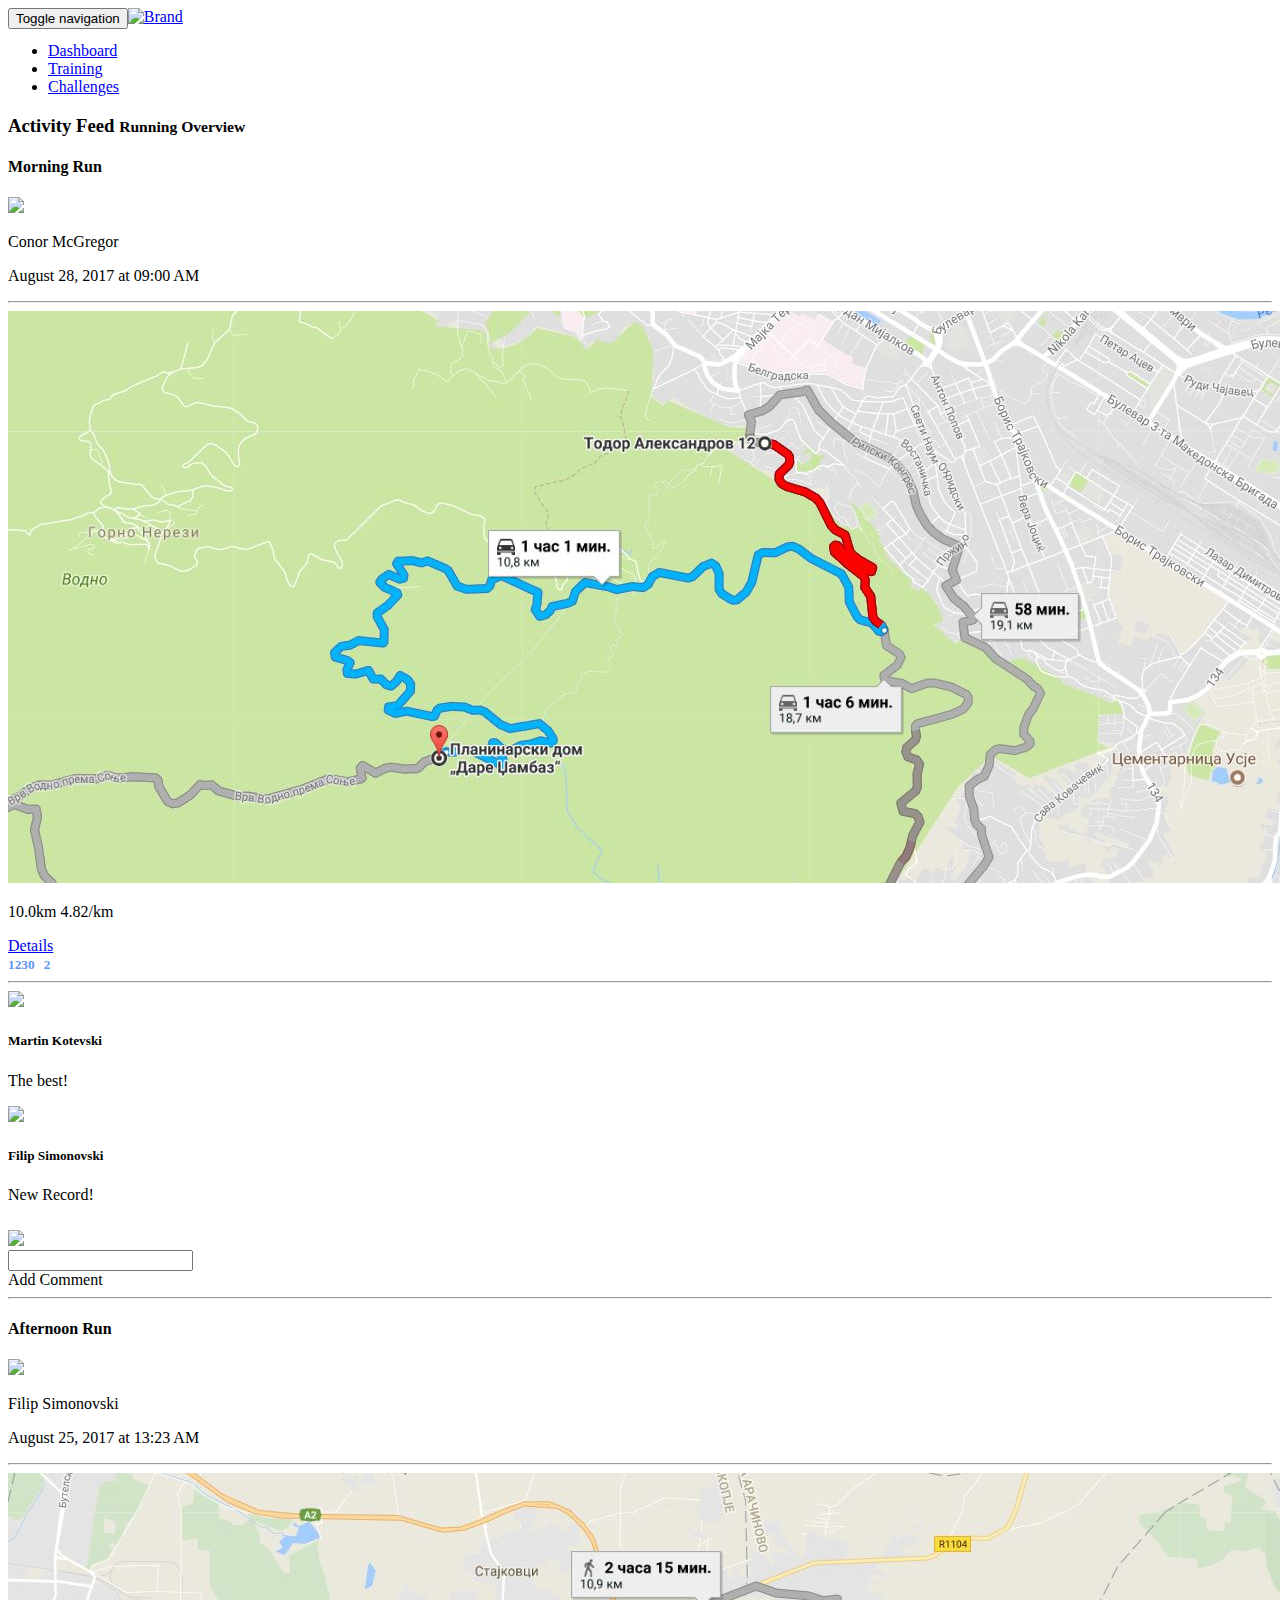
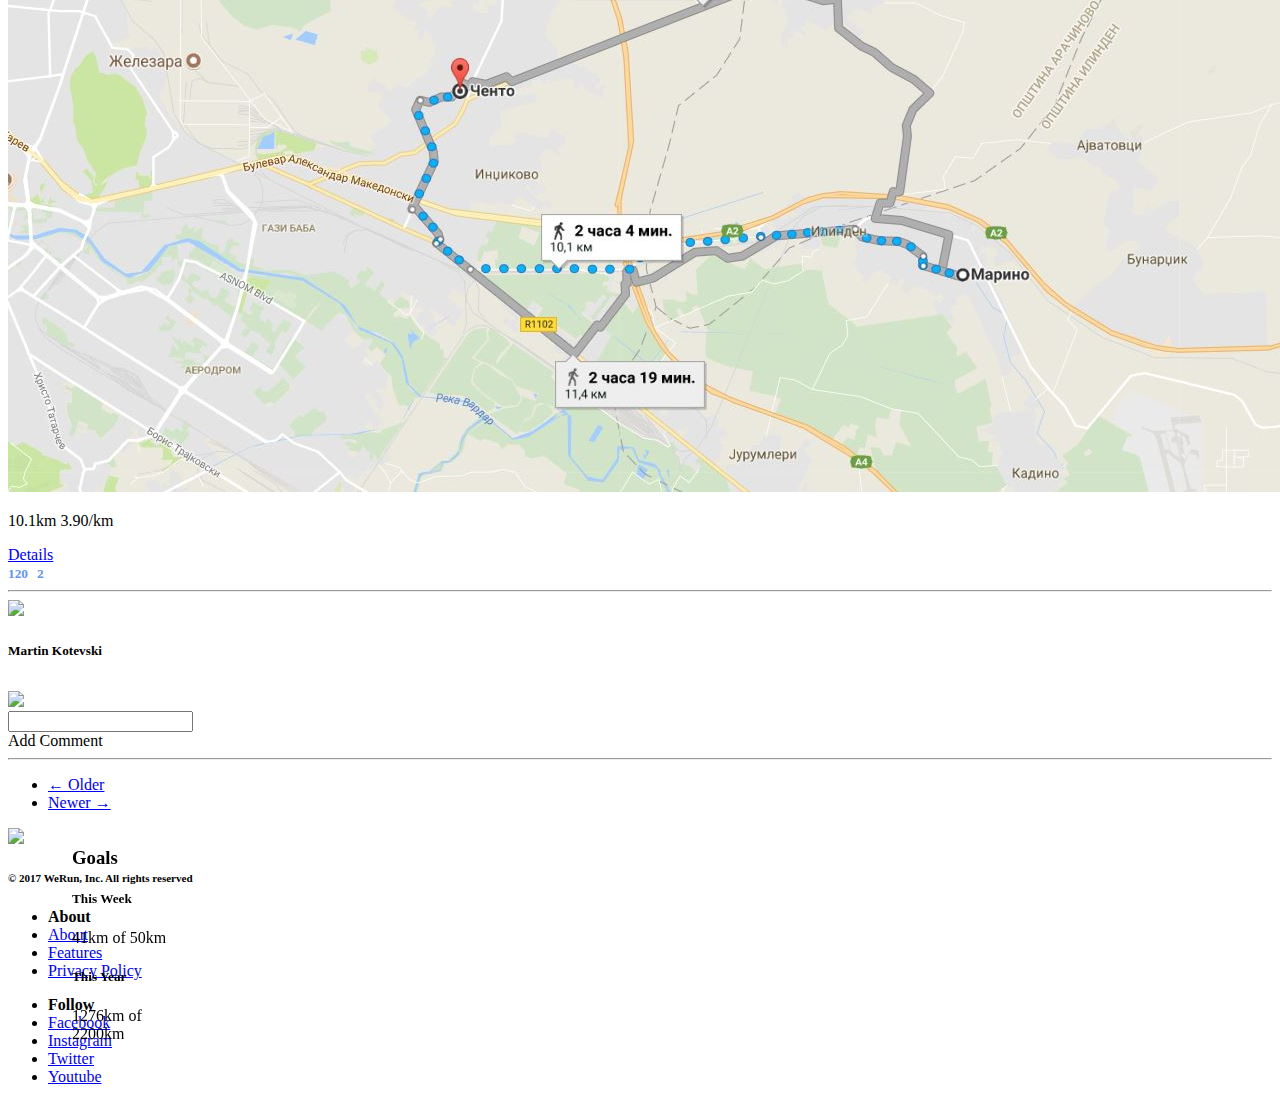
==== dashboard.html @ 49f52b23 "'pictures_added'" ====
<!DOCTYPE html>
<html lang="en">
<head>
    <meta charset="utf-8">
    <meta http-equiv="X-UA-Compatible" content="IE=edge">
    <meta name="viewport" content="width=device-width, initial-scale=1">
    <meta name="description" content="">
    <meta name="author" content="">

    <title>Dashboard</title>

    <!-- Bootstrap Core CSS -->
    <link href="css/bootstrap.css" rel="stylesheet">
    <!--<link href="css/bootstrap.min.css" rel="stylesheet">-->

    <!-- Fonts -->
    <link href="fonts/css/font-awesome.min.css" rel="stylesheet" type="text/css">
    <link href="http://fonts.googleapis.com/css?family=Montserrat:400,700" rel="stylesheet" type="text/css">
    <link href="http://fonts.googleapis.com/css?family=Lato:400,700,400italic,700italic" rel="stylesheet"
          type="text/css">

    <!-- Custom CSS -->
    <link href="css/template.css" rel="stylesheet">
    <link href="css/dashboard.css" rel="stylesheet">

    <!-- HTML5 Shim and Respond.js IE8 support of HTML5 elements and media queries -->
    <!-- WARNING: Respond.js doesn't work if you view the page via file:// -->
    <!--[if lt IE 9]>
    <script src="https://oss.maxcdn.com/libs/html5shiv/3.7.0/html5shiv.js"></script>
    <script src="https://oss.maxcdn.com/libs/respond.js/1.4.2/respond.min.js"></script>
    <![endif]-->

</head>

<body>

<!--Navigation Bar-->
<nav class="navbar navbar-default" style="margin-bottom: 0">
    <div class="container">

        <!--Navbar Header-->
        <div class="navbar-header page-scroll">
            <!--Logo-->
            <a class="brand" style="margin: 0; float: none;" href="#" ;>
                <img alt="Brand" src="img/Logomakr_6KKwWi.png" class="logo">
            </a>
            <!--Hamburger button-->
            <button type="button" class="navbar-toggle" data-toggle="collapse" data-target="#bs-navbar-collapse"
                    style="float: left">
                <span class="sr-only">Toggle navigation</span>
                <span class="icon-bar"></span>
                <span class="icon-bar"></span>
                <span class="icon-bar"></span>
            </button>
        </div>

        <!--Navbar Content-->
        <div class="collapse navbar-collapse" id="bs-navbar-collapse">
            <ul class="nav navbar-nav navbar-left">
                <li><a href="dashboard.html">Dashboard</a></li>
                <li><a href="training.html">Training</a></li>
                <li><a href="challenges.html">Challenges</a></li>
            </ul>
        </div>
    </div>
</nav>


<!--Page Content-->
<div class="container">

    <!--Activity Feed-->
    <div class="row">
        <div class="col-xs-8">
            <h3 class="page-header">
                Activity Feed
                <small>Running Overview</small>
            </h3>

            <!-- First Run -->
            <div class="run">
                <h4>
                    Morning Run
                </h4>

                <img src="img/Conor-McGregor-1.png" class="profile_picture img-responsive img-circle">
                <p class="profile_name">Conor McGregor</p>
                <p class="date_time"><span class="glyphicon glyphicon-time"></span> August 28, 2017 at 09:00 AM</p>
                <hr>
                <img class="img-responsive" src="img/conor_run.JPG" alt="">
                <!--<hr>-->
                <p class="description">10.0km 4.82/km</p>
                <div class="row">
                    <div class="col-xs-4"><a class="btn btn-default details" href="#">Details <span
                            class="glyphicon glyphicon-chevron-right"></span></a></div>
                    <div class="col-xs-4 col-xs-offset-4 text-right">
                        <div class="reputation" style="color: cornflowerblue">
                            <small class="fa fa-thumbs-up"></small>
                            <small style="font-weight: bold; margin-right: 5px">1230</small>

                            <small class="fa fa-comments"></small>
                            <small style="font-weight: bold">2</small>
                        </div>
                    </div>

                </div>

                <hr>

                <!-- Comment 1 -->
                <div class="media">
                    <div class="media-left media-top">
                        <img src="img/AAEAAQAAAAkote.jpg" class="media-object profile_picture img-circle">
                    </div>
                    <div class="media-body">
                        <h5 class="media-heading profile_name">Martin Kotevski</h5>
                        <p class="comment">The best!</p>
                    </div>
                </div>

                <!-- Comment 2 -->
                <div class="media">
                    <div class="media-left media-top">
                        <img src="img/pipe.jpg" class="media-object profile_picture img-circle">
                    </div>
                    <div class="media-body">
                        <h5 class="media-heading profile_name">Filip Simonovski</h5>
                        <p class="comment">New Record!</p>
                    </div>
                </div>

                <!--New Comment-->
                <div class="row" style="padding-top: 10px">
                    <div class="col-xs-1 col-xs-offset-1">
                        <img src="img/alek.jpg" class="img-responsive img-circle profile-sm-picture">
                    </div>
                    <div class="col-xs-8">
                        <input type="text" class="form-control" id="form1">
                    </div>
                    <div class="col-xs-2" style="padding: 0">
                        <div class="btn btn-default add_comment1">Add Comment</div>
                    </div>
                </div>

                <hr>
            </div>

            <!-- Second Run -->
            <div class="run">
                <h4>
                    Afternoon Run
                </h4>

                <img src="img/pipe.jpg" class="profile_picture img-responsive img-circle">
                <p class="profile_name">Filip Simonovski</p>
                <p class="date_time"><span class="glyphicon glyphicon-time"></span> August 25, 2017 at 13:23 AM</p>
                <hr>
                <img class="img-responsive" src="img/pipe_run.JPG" alt="">
                <!--<hr>-->
                <p class="description">10.1km 3.90/km</p>
                <div class="row">
                    <div class="col-xs-4"><a class="btn btn-default details" href="#">Details <span
                            class="glyphicon glyphicon-chevron-right"></span></a></div>
                    <div class="col-xs-4 col-xs-offset-4 text-right">
                        <div class="reputation" style="color: cornflowerblue">
                            <small class="fa fa-thumbs-up"></small>
                            <small style="font-weight: bold; margin-right: 5px">120</small>

                            <small class="fa fa-comments"></small>
                            <small style="font-weight: bold">2</small>
                        </div>
                    </div>

                </div>
                <hr>

                <!-- Comment 1 -->
                <div class="media">
                    <div class="media-left media-top">
                        <img src="img/AAEAAQAAAAkote.jpg" class="media-object profile_picture img-circle">
                    </div>
                    <div class="media-body">
                        <h5 class="media-heading profile_name">Martin Kotevski</h5>
                        <p class="comment"></p>
                    </div>
                </div>

                <!--New Comment-->
                <div class="row" style="padding-top: 10px">
                    <div class="col-xs-1 col-xs-offset-1">
                        <img src="img/alek.jpg" class="img-responsive img-circle profile-sm-picture">
                    </div>
                    <div class="col-xs-8">
                        <input type="text" class="form-control" id="form2">
                    </div>
                    <div class="col-xs-2" style="padding: 0">
                        <div class="btn btn-default add_comment2">Add Comment</div>
                    </div>
                </div>

                <hr>
            </div>

            <!-- Pager -->
            <ul class="pager">
                <li class="previous">
                    <a href="#">&larr; Older</a>
                </li>
                <li class="next">
                    <a href="#">Newer &rarr;</a>
                </li>
            </ul>
        </div>

        <!--Goals-->
        <div class="col-xs-offset-6 col-xs-3" style="position: fixed; padding-left: 5%">
            <h3 class="page-header">Goals</h3>
            <div>
                <!--This Week-->
                <h5>This Week</h5>
                <div class="progress">
                    <div class="progress-bar progress-bar-success" role="progressbar" aria-valuenow="82"
                         aria-valuemin="0"
                         aria-valuemax="100"
                         style="width: 82%">
                        41km of 50km
                    </div>
                </div>

                <!--This year-->
                <h5>This Year</h5>
                <div class="progress">
                    <div class="progress-bar progress-bar-warning" role="progressbar" aria-valuenow="58"
                         aria-valuemin="0"
                         aria-valuemax="100"
                         style="width: 58%">
                        1276km of 2200km
                    </div>
                </div>
            </div>
        </div>

    </div>

</div>

<div class="container-fluid footer">
    <div class="container">
        <div class="row">

            <!--Logo and text-->
            <div class="col-xs-4">
                <!--<div class="row">-->
                <div class="col-sm-offset-2 col-sm-8">
                    <img src="img/logotint.png" class="img-responsive">
                </div>
                <!--</div>-->
                <div class="row">
                    <div class="col-xs-12">
                        <h5 class="text-center">
                            <small>© 2017 WeRun, Inc. All rights reserved</small>
                        </h5>
                    </div>
                </div>
            </div>
            <!--About-->
            <div class="col-xs-offset-2 col-xs-2">
                <ul class="list-unstyled">
                    <li><strong>About</strong></li>
                    <li><a href="about.html" class="footerli">About</a></li>
                    <li><a href="features.html" class="footerli">Features</a></li>
                    <li><a href="privacy.html" class="footerli">Privacy Policy</a></li>
                </ul>
            </div>
            <!--Features-->
            <div class="col-xs-offset-2 col-xs-2">
                <ul class="list-unstyled">
                    <li><strong>Follow</strong></li>
                    <li><a href="https://www.facebook.com" target="_blank" class="footerli">Facebook</a></li>
                    <li><a href="https://www.instagram.com" target="_blank" class="footerli">Instagram</a></li>
                    <li><a href="https://www.twitter.com" target="_blank" class="footerli">Twitter</a></li>
                    <li><a href="https://www.youtube.com" target="_blank" class="footerli">Youtube</a></li>
                </ul>
            </div>

        </div>
    </div>
</div>

<!-- jQuery -->
<script src="js/jquery.js"></script>

<!--Custom jQuery-->
<script src="js/dashboard.js"></script>

<!-- Bootstrap Core JavaScript -->
<script src="js/bootstrap.min.js"></script>

</body>
</html>
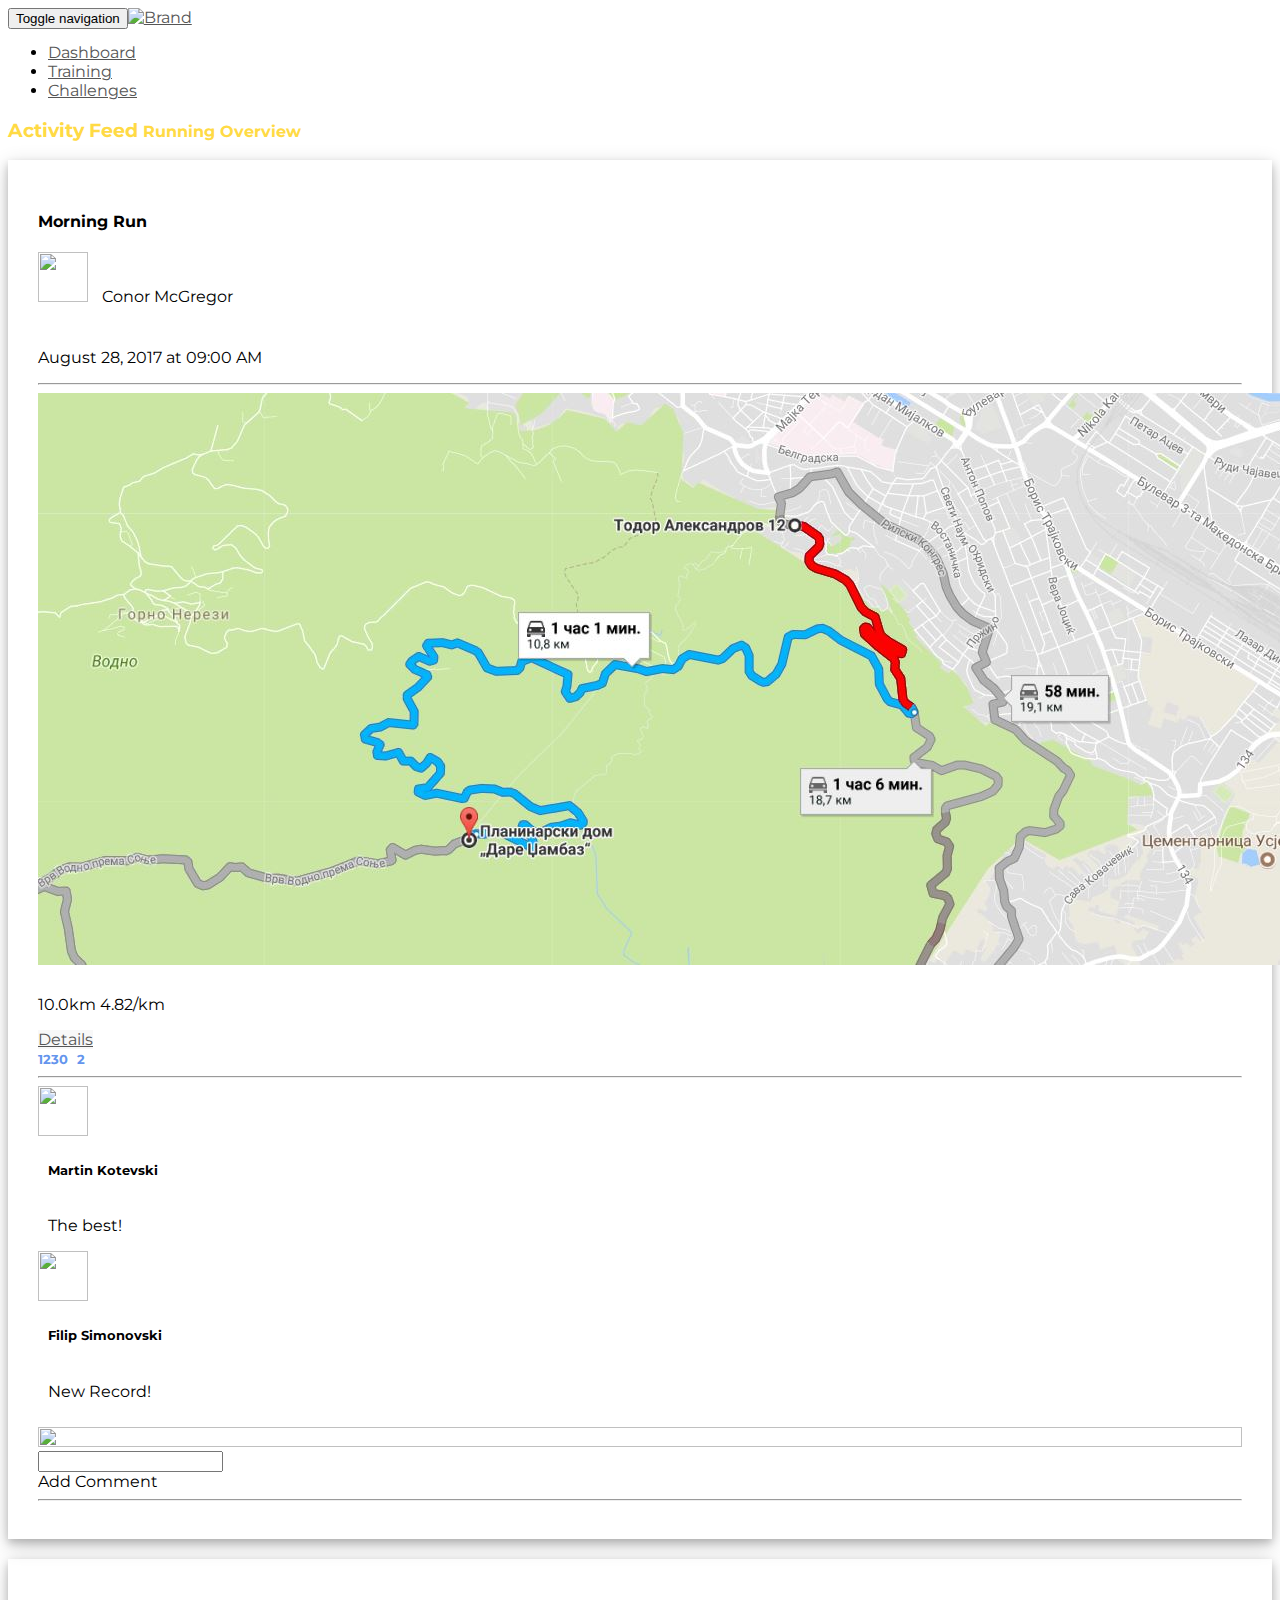
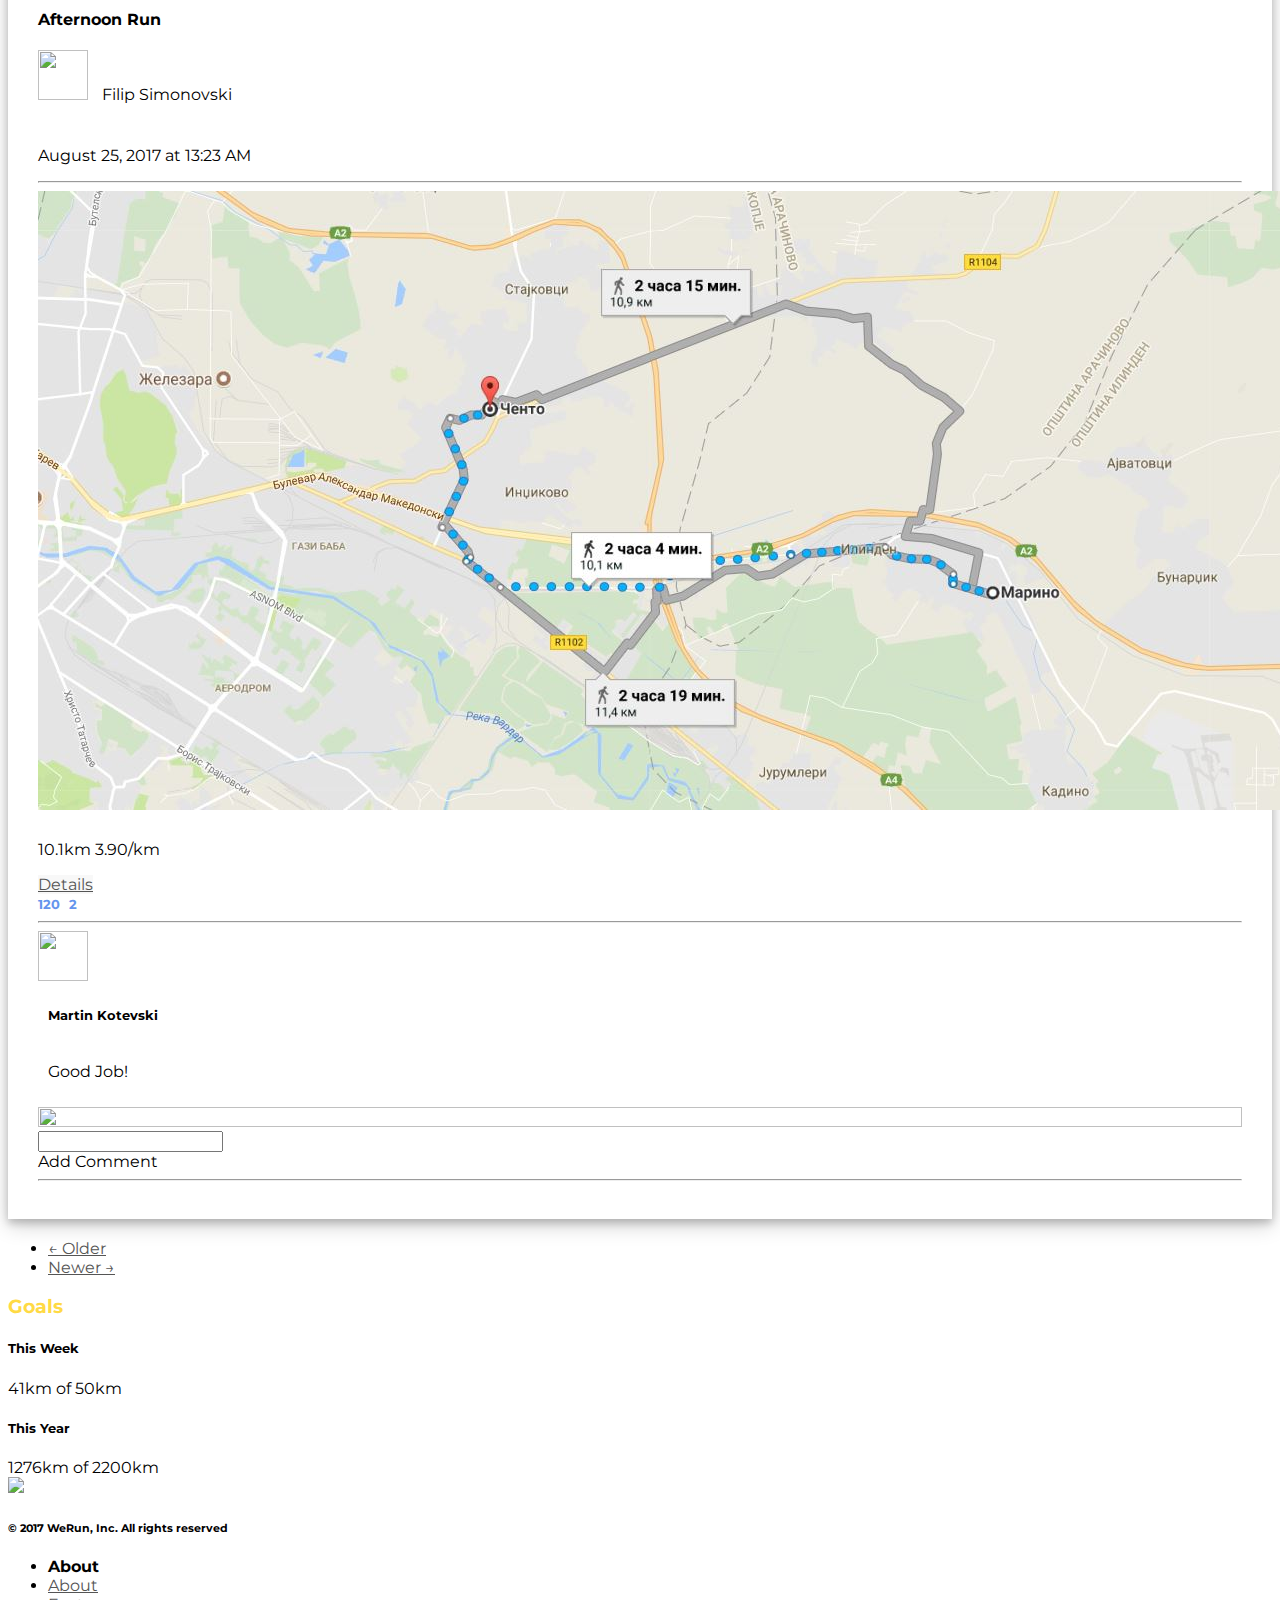
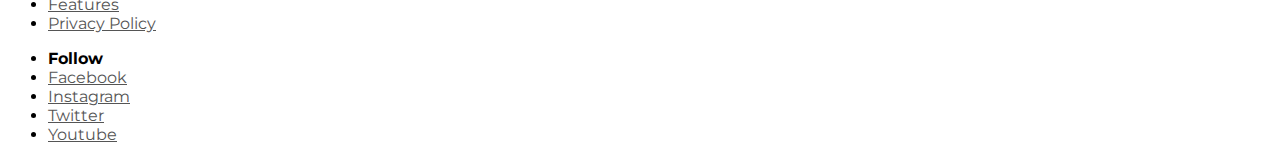
==== commit 9ad08e11: "'font_and_links_repared'" ====
--- a/dashboard.html
+++ b/dashboard.html
@@ -41,7 +41,7 @@
         <!--Navbar Header-->
         <div class="navbar-header page-scroll">
             <!--Logo-->
-            <a class="brand" style="margin: 0; float: none;" href="#" ;>
+            <a class="brand" style="margin: 0; float: none;" href="home.html" ;>
                 <img alt="Brand" src="img/Logomakr_6KKwWi.png" class="logo">
             </a>
             <!--Hamburger button-->
@@ -91,7 +91,7 @@
                 <!--<hr>-->
                 <p class="description">10.0km 4.82/km</p>
                 <div class="row">
-                    <div class="col-xs-4"><a class="btn btn-default details" href="#">Details <span
+                    <div class="col-xs-4"><a class="btn btn-default details" href="morningrun.html">Details <span
                             class="glyphicon glyphicon-chevron-right"></span></a></div>
                     <div class="col-xs-4 col-xs-offset-4 text-right">
                         <div class="reputation" style="color: cornflowerblue">
@@ -159,7 +159,7 @@
                 <!--<hr>-->
                 <p class="description">10.1km 3.90/km</p>
                 <div class="row">
-                    <div class="col-xs-4"><a class="btn btn-default details" href="#">Details <span
+                    <div class="col-xs-4"><a class="btn btn-default details" href="afternoonrun.html">Details <span
                             class="glyphicon glyphicon-chevron-right"></span></a></div>
                     <div class="col-xs-4 col-xs-offset-4 text-right">
                         <div class="reputation" style="color: cornflowerblue">
@@ -181,7 +181,7 @@
                     </div>
                     <div class="media-body">
                         <h5 class="media-heading profile_name">Martin Kotevski</h5>
-                        <p class="comment"></p>
+                        <p class="comment">Good Job!</p>
                     </div>
                 </div>
 
@@ -213,7 +213,7 @@
         </div>
 
         <!--Goals-->
-        <div class="col-xs-offset-6 col-xs-3" style="position: fixed; padding-left: 5%">
+        <div class="col-md-4">
             <h3 class="page-header">Goals</h3>
             <div>
                 <!--This Week-->
--- a/css/dashboard.css
+++ b/css/dashboard.css
@@ -0,0 +1,54 @@
+body {
+    font-family: Montserrat,"Helvetica Neue",Helvetica,Arial,sans-serif;
+}
+
+h3 {
+    color: #FFDA44;
+}
+
+a {
+    color: #555555;
+}
+
+.profile_picture {
+    display: inline-block;
+    width: 50px;
+    height: 50px;
+}
+
+.profile_name {
+    display: inline-block;
+    padding-left: 10px;
+}
+
+.date_time {
+    padding-top: 10px;
+}
+
+.description {
+    padding-top: 10px;
+}
+
+.comment {
+    padding-left: 10px;
+}
+
+.details {
+    background-color: #f8f8f8;
+}
+
+.profile-sm-picture {
+    width: 100%;
+    height: 100%;
+}
+
+.goals {
+    box-shadow: 0 4px 8px 0 rgba(0, 0, 0, 0.2), 0 6px 20px 0 rgba(0, 0, 0, 0.19);
+    padding: 20px;
+}
+
+.run {
+    box-shadow: 0 4px 8px 0 rgba(0, 0, 0, 0.2), 0 6px 20px 0 rgba(0, 0, 0, 0.19);
+    padding: 30px;
+    margin-bottom: 20px;
+}